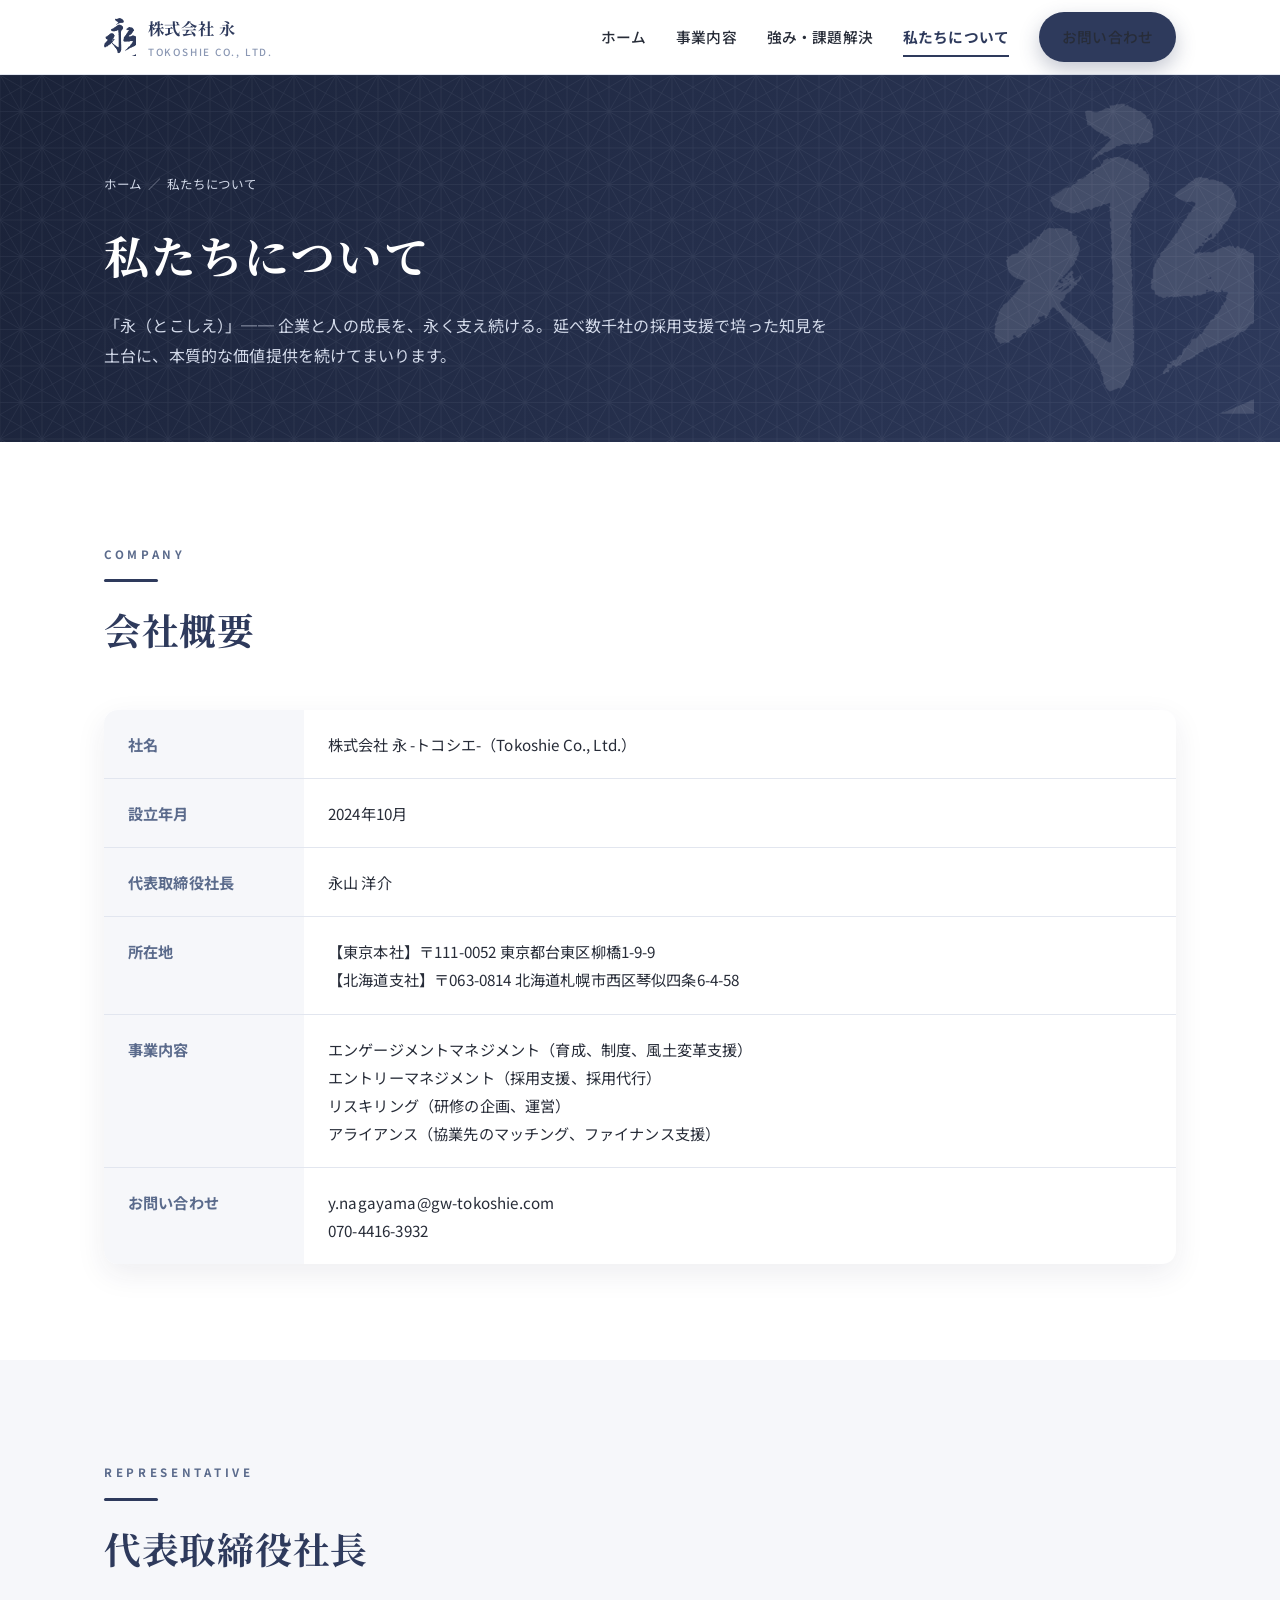
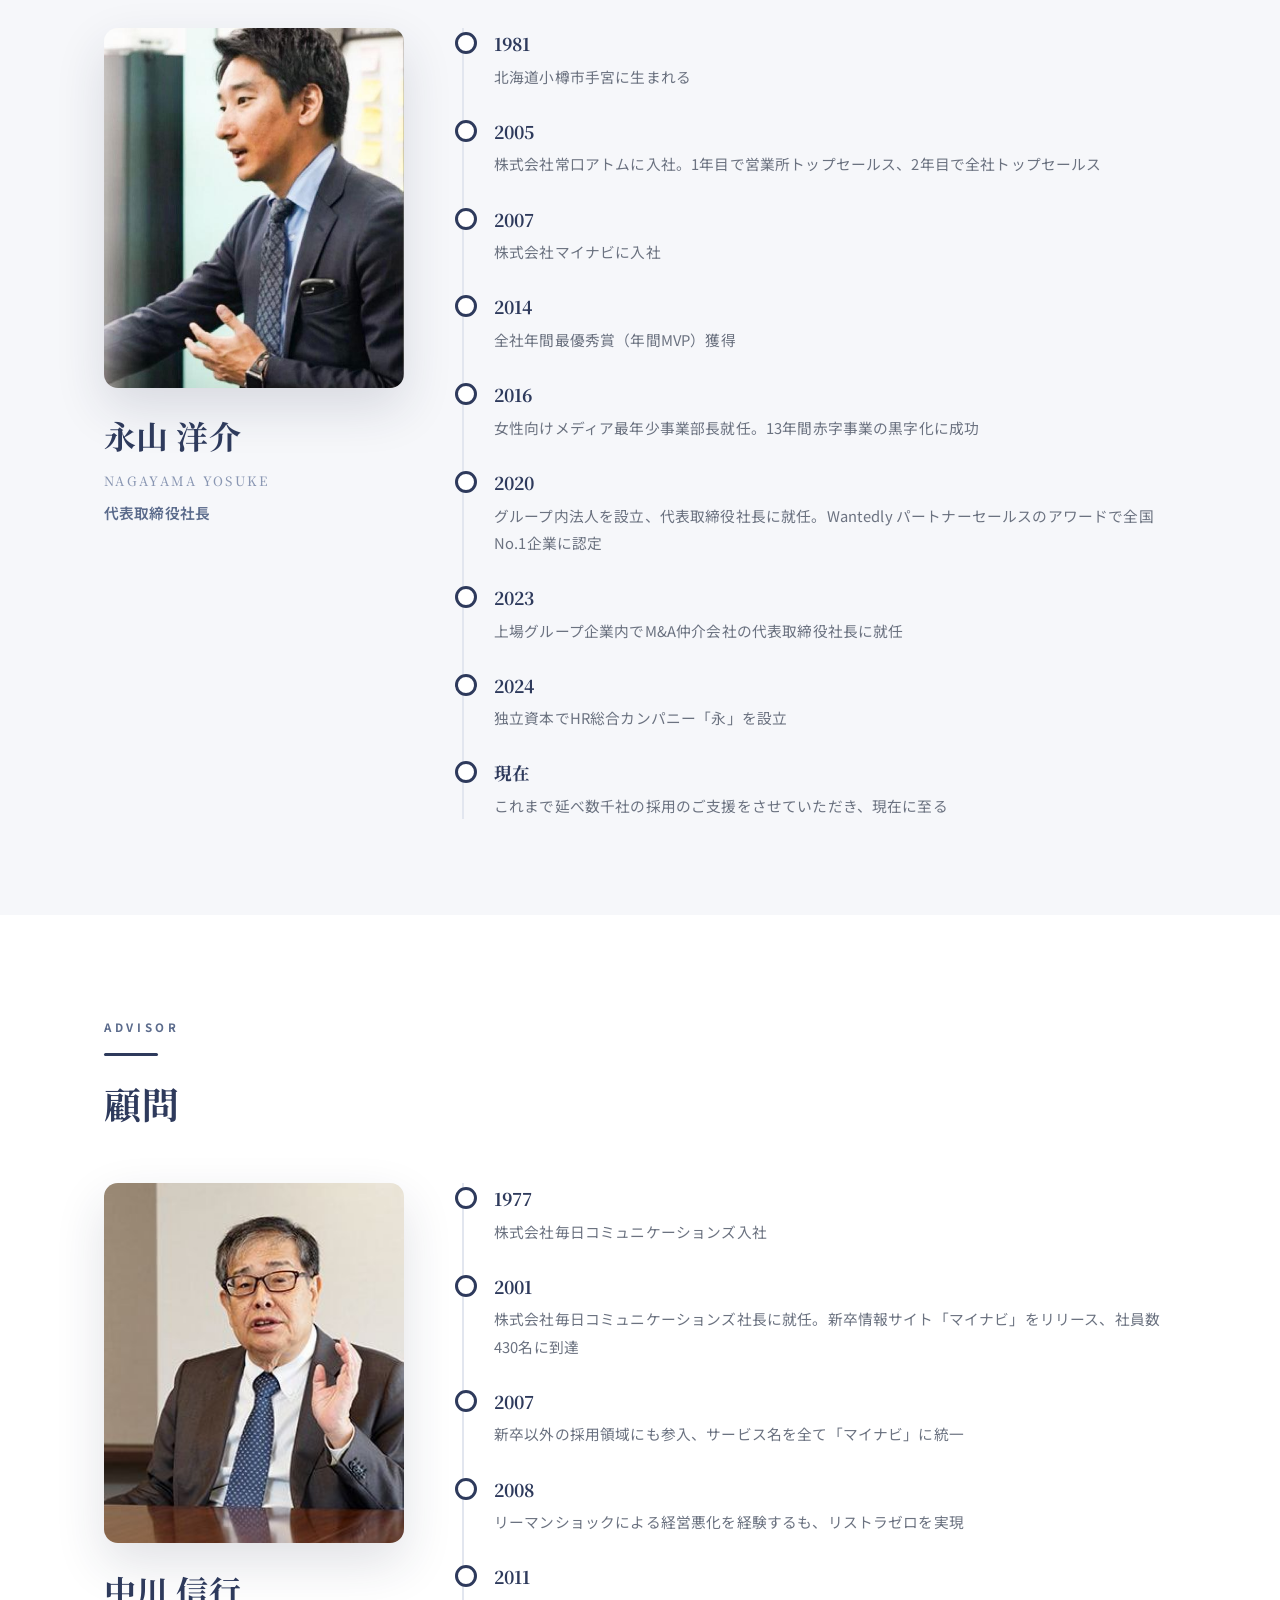
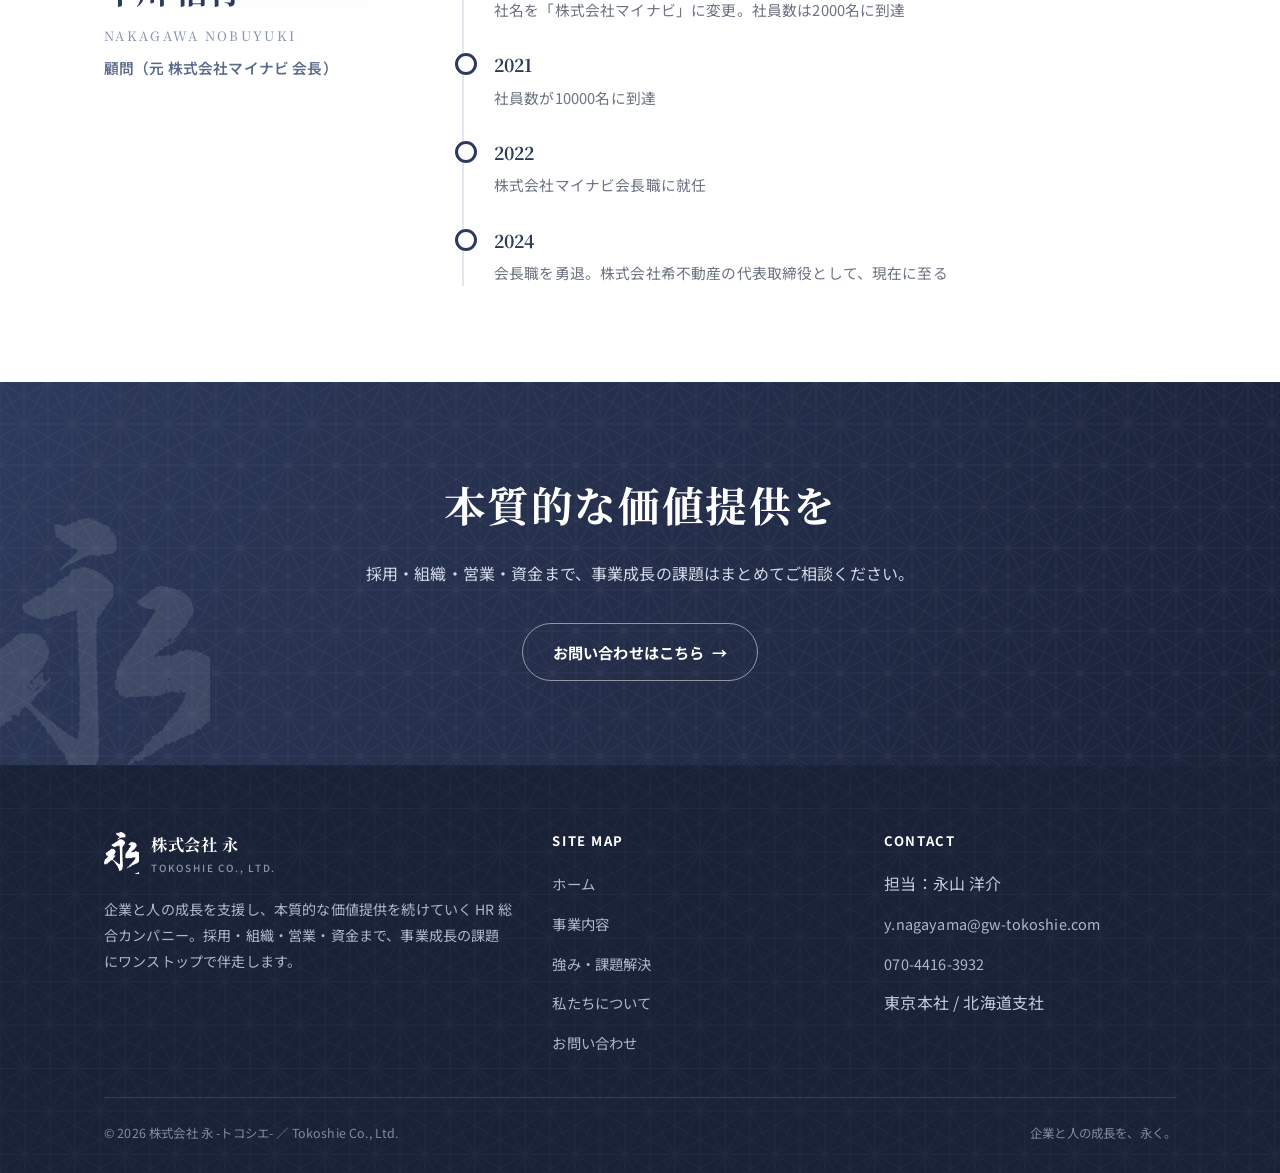
==== about.html @ 10ec4fbf "Add files via upload" ====
<!DOCTYPE html>
<html lang="ja">
<head>
<meta charset="UTF-8">
<meta name="viewport" content="width=device-width, initial-scale=1">
<title>私たちについて ｜ 株式会社 永 -トコシエ-</title>
<meta name="description" content="株式会社 永 -トコシエ- の会社概要、代表取締役社長 永山洋介、顧問 中川信行のご紹介。延べ数千社の採用支援の知見を土台に、企業と人の成長を支援します。">
<link rel="icon" href="images/favicon.png" type="image/png">
<link rel="preconnect" href="https://fonts.googleapis.com">
<link rel="preconnect" href="https://fonts.gstatic.com" crossorigin>
<link href="https://fonts.googleapis.com/css2?family=Noto+Sans+JP:wght@400;500;700&family=Noto+Serif+JP:wght@600;700&display=swap" rel="stylesheet">
<link rel="stylesheet" href="css/style.css">
</head>
<body>

<header class="site-header">
  <div class="wrap">
    <a class="brand" href="index.html">
      <img src="images/mark-navy.png" alt="永 トコシエ ロゴ">
      <span class="brand-name">株式会社 永 <small>TOKOSHIE CO., LTD.</small></span>
    </a>
    <nav class="nav" id="nav">
      <a href="index.html">ホーム</a>
      <a href="services.html">事業内容</a>
      <a href="strengths.html">強み・課題解決</a>
      <a href="about.html" aria-current="page">私たちについて</a>
      <a class="btn btn--primary" href="contact.html">お問い合わせ</a>
    </nav>
    <button class="nav-toggle" aria-label="メニューを開く" aria-controls="nav" aria-expanded="false">
      <span></span><span></span><span></span>
    </button>
  </div>
</header>

<section class="page-hero">
  <img class="page-hero__mark" src="images/mark-navy.png" alt="">
  <div class="wrap">
    <p class="crumbs"><a href="index.html">ホーム</a><span>／</span>私たちについて</p>
    <h1>私たちについて</h1>
    <p>「永（とこしえ）」── 企業と人の成長を、永く支え続ける。延べ数千社の採用支援で培った知見を土台に、本質的な価値提供を続けてまいります。</p>
  </div>
</section>

<!-- COMPANY INFO -->
<section class="section">
  <div class="wrap">
    <div class="section-head reveal">
      <p class="eyebrow">COMPANY</p>
      <div class="rule"></div>
      <h2 class="section-title">会社概要</h2>
    </div>
    <table class="info-table reveal">
      <tr><th>社名</th><td>株式会社 永 -トコシエ-（Tokoshie Co., Ltd.）</td></tr>
      <tr><th>設立年月</th><td>2024年10月</td></tr>
      <tr><th>代表取締役社長</th><td>永山 洋介</td></tr>
      <tr><th>所在地</th><td>
        【東京本社】〒111-0052 東京都台東区柳橋1-9-9<br>
        【北海道支社】〒063-0814 北海道札幌市西区琴似四条6-4-58
      </td></tr>
      <tr><th>事業内容</th><td>
        エンゲージメントマネジメント（育成、制度、風土変革支援）<br>
        エントリーマネジメント（採用支援、採用代行）<br>
        リスキリング（研修の企画、運営）<br>
        アライアンス（協業先のマッチング、ファイナンス支援）
      </td></tr>
      <tr><th>お問い合わせ</th><td>
        <a href="mailto:y.nagayama@gw-tokoshie.com">y.nagayama@gw-tokoshie.com</a><br>
        <a href="tel:07044163932">070-4416-3932</a>
      </td></tr>
    </table>
  </div>
</section>

<!-- REPRESENTATIVE -->
<section class="section section--bg">
  <div class="wrap">
    <div class="section-head reveal">
      <p class="eyebrow">REPRESENTATIVE</p>
      <div class="rule"></div>
      <h2 class="section-title">代表取締役社長</h2>
    </div>
    <div class="profile reveal">
      <div>
        <div class="profile__photo"><img src="images/nagayama.jpg" alt="代表取締役社長 永山 洋介"></div>
        <p class="profile__name">永山 洋介<small>NAGAYAMA YOSUKE</small></p>
        <p class="profile__role">代表取締役社長</p>
      </div>
      <ul class="timeline">
        <li><div class="yr">1981</div><div class="ev">北海道小樽市手宮に生まれる</div></li>
        <li><div class="yr">2005</div><div class="ev">株式会社常口アトムに入社。1年目で営業所トップセールス、2年目で全社トップセールス</div></li>
        <li><div class="yr">2007</div><div class="ev">株式会社マイナビに入社</div></li>
        <li><div class="yr">2014</div><div class="ev">全社年間最優秀賞（年間MVP）獲得</div></li>
        <li><div class="yr">2016</div><div class="ev">女性向けメディア最年少事業部長就任。13年間赤字事業の黒字化に成功</div></li>
        <li><div class="yr">2020</div><div class="ev">グループ内法人を設立、代表取締役社長に就任。Wantedly パートナーセールスのアワードで全国No.1企業に認定</div></li>
        <li><div class="yr">2023</div><div class="ev">上場グループ企業内でM&A仲介会社の代表取締役社長に就任</div></li>
        <li><div class="yr">2024</div><div class="ev">独立資本でHR総合カンパニー「永」を設立</div></li>
        <li><div class="yr">現在</div><div class="ev">これまで延べ数千社の採用のご支援をさせていただき、現在に至る</div></li>
      </ul>
    </div>
  </div>
</section>

<!-- ADVISOR -->
<section class="section">
  <div class="wrap">
    <div class="section-head reveal">
      <p class="eyebrow">ADVISOR</p>
      <div class="rule"></div>
      <h2 class="section-title">顧問</h2>
    </div>
    <div class="profile reveal">
      <div>
        <div class="profile__photo"><img src="images/nakagawa.jpg" alt="顧問 中川 信行"></div>
        <p class="profile__name">中川 信行<small>NAKAGAWA NOBUYUKI</small></p>
        <p class="profile__role">顧問（元 株式会社マイナビ 会長）</p>
      </div>
      <ul class="timeline">
        <li><div class="yr">1977</div><div class="ev">株式会社毎日コミュニケーションズ入社</div></li>
        <li><div class="yr">2001</div><div class="ev">株式会社毎日コミュニケーションズ社長に就任。新卒情報サイト「マイナビ」をリリース、社員数430名に到達</div></li>
        <li><div class="yr">2007</div><div class="ev">新卒以外の採用領域にも参入、サービス名を全て「マイナビ」に統一</div></li>
        <li><div class="yr">2008</div><div class="ev">リーマンショックによる経営悪化を経験するも、リストラゼロを実現</div></li>
        <li><div class="yr">2011</div><div class="ev">社名を「株式会社マイナビ」に変更。社員数は2000名に到達</div></li>
        <li><div class="yr">2021</div><div class="ev">社員数が10000名に到達</div></li>
        <li><div class="yr">2022</div><div class="ev">株式会社マイナビ会長職に就任</div></li>
        <li><div class="yr">2024</div><div class="ev">会長職を勇退。株式会社希不動産の代表取締役として、現在に至る</div></li>
      </ul>
    </div>
  </div>
</section>

<section class="cta-band">
  <img class="cta-band__mark" src="images/mark-navy.png" alt="">
  <h2>本質的な価値提供を</h2>
  <p>採用・組織・営業・資金まで、事業成長の課題はまとめてご相談ください。</p>
  <a class="btn btn--ghost" href="contact.html">お問い合わせはこちら <span class="arr">→</span></a>
</section>

<footer class="site-footer">
  <div class="wrap">
    <div class="footer-grid">
      <div>
        <a class="brand" href="index.html">
          <img src="images/mark-navy.png" alt="永 トコシエ">
          <span class="brand-name">株式会社 永 <small>TOKOSHIE CO., LTD.</small></span>
        </a>
        <p class="footer-about">企業と人の成長を支援し、本質的な価値提供を続けていく HR 総合カンパニー。採用・組織・営業・資金まで、事業成長の課題にワンストップで伴走します。</p>
      </div>
      <div class="footer-col">
        <h4>SITE MAP</h4>
        <ul>
          <li><a href="index.html">ホーム</a></li>
          <li><a href="services.html">事業内容</a></li>
          <li><a href="strengths.html">強み・課題解決</a></li>
          <li><a href="about.html">私たちについて</a></li>
          <li><a href="contact.html">お問い合わせ</a></li>
        </ul>
      </div>
      <div class="footer-col">
        <h4>CONTACT</h4>
        <ul>
          <li>担当：永山 洋介</li>
          <li><a href="mailto:y.nagayama@gw-tokoshie.com">y.nagayama@gw-tokoshie.com</a></li>
          <li><a href="tel:07044163932">070-4416-3932</a></li>
          <li>東京本社 / 北海道支社</li>
        </ul>
      </div>
    </div>
    <div class="footer-meta">
      <span>&copy; <span id="year">2026</span> 株式会社 永 -トコシエ- ／ Tokoshie Co., Ltd.</span>
      <span>企業と人の成長を、永く。</span>
    </div>
  </div>
</footer>

<script src="js/main.js"></script>
</body>
</html>
---- css/style.css ----
@charset "UTF-8";
/* =========================================================
   株式会社 永 -トコシエ-  コーポレートサイト
   資料トーン踏襲：紺×白／麻の葉文様／毛筆「永」
   ========================================================= */

:root{
  --navy:#2e3a5c;
  --navy-d:#222c47;
  --navy-dd:#1a2238;
  --slate:#5b6b8c;
  --slate-l:#8a97b3;
  --ink:#272c38;
  --muted:#6b7280;
  --bg:#f6f7fa;
  --bg-2:#eef1f6;
  --line:#e2e6ef;
  --white:#ffffff;
  --shadow:0 10px 30px rgba(34,44,71,.08);
  --shadow-lg:0 20px 50px rgba(34,44,71,.14);
  --maxw:1120px;
  --radius:14px;
  --ease:cubic-bezier(.2,.7,.2,1);
}

*{box-sizing:border-box;margin:0;padding:0}
html{scroll-behavior:smooth}
body{
  font-family:"Noto Sans JP","Hiragino Kaku Gothic ProN",Meiryo,sans-serif;
  color:var(--ink);
  background:var(--white);
  line-height:1.85;
  font-size:16px;
  -webkit-font-smoothing:antialiased;
  letter-spacing:.01em;
}
img{max-width:100%;display:block}
a{color:inherit;text-decoration:none;transition:.25s var(--ease)}
.serif{font-family:"Noto Serif JP",serif}

/* ---------- layout helpers ---------- */
.wrap{max-width:var(--maxw);margin:0 auto;padding:0 24px}
.section{padding:96px 0}
.section--tight{padding:64px 0}
.section--bg{background:var(--bg)}
.lead{color:var(--muted);font-size:1.02rem;max-width:760px}
.center{text-align:center}

.eyebrow{
  display:inline-block;font-size:.72rem;letter-spacing:.32em;
  color:var(--slate);font-weight:700;text-transform:uppercase;margin-bottom:14px;
}
.section-title{
  font-family:"Noto Serif JP",serif;font-weight:700;
  font-size:clamp(1.6rem,3.4vw,2.3rem);line-height:1.4;color:var(--navy);
  margin-bottom:18px;letter-spacing:.02em;
}
.section-title .accent{color:var(--slate)}
.section-head{margin-bottom:54px}
.section-head.center{margin-inline:auto}
.section-head .lead{margin-top:6px}
.section-head.center .lead{margin-inline:auto}

/* divider rule under section headers like the deck */
.rule{height:3px;width:54px;background:var(--navy);border-radius:3px;margin-bottom:22px}
.center .rule{margin-inline:auto}

/* ---------- buttons ---------- */
.btn{
  display:inline-flex;align-items:center;gap:.5em;
  padding:14px 30px;border-radius:999px;font-weight:700;font-size:.95rem;
  border:1.5px solid transparent;cursor:pointer;transition:.25s var(--ease);
}
.btn--primary{background:var(--navy);color:#fff;box-shadow:0 8px 20px rgba(46,58,92,.28)}
.btn--primary:hover{background:var(--navy-d);transform:translateY(-2px);box-shadow:0 12px 26px rgba(46,58,92,.36)}
.btn--ghost{border-color:rgba(255,255,255,.5);color:#fff}
.btn--ghost:hover{background:rgba(255,255,255,.12);border-color:#fff}
.btn--outline{border-color:var(--navy);color:var(--navy)}
.btn--outline:hover{background:var(--navy);color:#fff}
.btn .arr{transition:transform .25s var(--ease)}
.btn:hover .arr{transform:translateX(3px)}

/* =========================================================
   Header
   ========================================================= */
.site-header{
  position:sticky;top:0;z-index:60;background:rgba(255,255,255,.92);
  backdrop-filter:saturate(160%) blur(10px);
  border-bottom:1px solid var(--line);
}
.site-header .wrap{display:flex;align-items:center;justify-content:space-between;height:74px}
.brand{display:flex;align-items:center;gap:12px}
.brand img{height:38px;width:auto}
.brand .brand-name{font-family:"Noto Serif JP",serif;font-weight:700;color:var(--navy);font-size:1.02rem;letter-spacing:.04em}
.brand .brand-name small{display:block;font-size:.62rem;letter-spacing:.18em;color:var(--slate-l);font-family:"Noto Sans JP",sans-serif;font-weight:500}

.nav{display:flex;align-items:center;gap:30px}
.nav a{font-size:.92rem;font-weight:500;color:var(--ink);position:relative}
.nav a::after{content:"";position:absolute;left:0;bottom:-6px;width:0;height:2px;background:var(--navy);transition:width .25s var(--ease)}
.nav a:hover::after,.nav a:not(.btn)[aria-current="page"]::after{width:100%}
.nav a:not(.btn)[aria-current="page"]{color:var(--navy);font-weight:700}
.nav .btn{padding:10px 22px}
.nav a.btn::after{display:none}
.nav a.btn[aria-current="page"]{color:#fff}

.nav-toggle{display:none;background:none;border:0;width:44px;height:44px;cursor:pointer;flex-direction:column;justify-content:center;gap:6px}
.nav-toggle span{display:block;height:2px;width:26px;background:var(--navy);transition:.3s var(--ease);margin-left:auto}

/* =========================================================
   Hero
   ========================================================= */
.hero{
  position:relative;overflow:hidden;color:#fff;
  background:linear-gradient(135deg,var(--navy-dd) 0%,var(--navy) 55%,var(--slate) 130%);
}
.hero::before{ /* asanoha overlay */
  content:"";position:absolute;inset:0;
  background:url("../images/asanoha.svg");background-size:46px;
  opacity:.10;mix-blend-mode:screen;
}
.hero__mark{
  position:absolute;right:-40px;bottom:-60px;width:min(46vw,520px);
  opacity:.10;filter:brightness(0) invert(1);pointer-events:none;
}
.hero .wrap{position:relative;z-index:2;padding-top:118px;padding-bottom:118px}
.hero__eyebrow{color:var(--slate-l);letter-spacing:.32em;font-size:.74rem;font-weight:700;margin-bottom:22px}
.hero__title{
  font-family:"Noto Serif JP",serif;font-weight:700;
  font-size:clamp(2rem,5.4vw,3.5rem);line-height:1.5;letter-spacing:.03em;
  max-width:18em;
}
.hero__title em{font-style:normal;color:#cdd6ea}
.hero__sub{margin-top:26px;font-size:1.05rem;color:#d7dded;max-width:40em}
.hero__cta{margin-top:42px;display:flex;gap:16px;flex-wrap:wrap}

/* diagonal navy band motif (deck corners) */
.band-top{height:0}
.diagonal{position:relative}
.diagonal::after{
  content:"";position:absolute;right:0;bottom:0;width:42%;height:46%;
  background:var(--navy);clip-path:polygon(100% 0,100% 100%,0 100%);
  opacity:.06;pointer-events:none;
}

/* =========================================================
   Stats / highlights
   ========================================================= */
.stats{display:grid;grid-template-columns:repeat(4,1fr);gap:1px;background:var(--line);border-radius:var(--radius);overflow:hidden;box-shadow:var(--shadow)}
.stat{background:#fff;padding:38px 22px;text-align:center}
.stat__num{font-family:"Noto Serif JP",serif;font-weight:700;color:var(--navy);font-size:clamp(2rem,4vw,2.8rem);line-height:1}
.stat__num span{font-size:.5em;margin-left:.1em}
.stat__label{margin-top:12px;font-size:.86rem;color:var(--muted)}

/* =========================================================
   Service cards
   ========================================================= */
.svc-grid{display:grid;grid-template-columns:repeat(3,1fr);gap:24px}
.svc-card{
  background:#fff;border:1px solid var(--line);border-radius:var(--radius);
  padding:34px 30px;position:relative;overflow:hidden;transition:.3s var(--ease);
  display:flex;flex-direction:column;
}
.svc-card::before{content:"";position:absolute;left:0;top:0;height:4px;width:100%;background:linear-gradient(90deg,var(--navy),var(--slate));transform:scaleX(0);transform-origin:left;transition:transform .35s var(--ease)}
.svc-card:hover{transform:translateY(-6px);box-shadow:var(--shadow-lg);border-color:transparent}
.svc-card:hover::before{transform:scaleX(1)}
.svc-card .num{font-family:"Noto Serif JP",serif;font-size:.9rem;font-weight:700;color:var(--slate-l);letter-spacing:.1em}
.svc-card .en{font-size:.7rem;letter-spacing:.24em;color:var(--slate-l);text-transform:uppercase;margin-top:4px}
.svc-card h3{font-size:1.28rem;color:var(--navy);margin:10px 0 12px;font-weight:700}
.svc-card p{color:var(--muted);font-size:.94rem;flex:1}
.svc-card .more{margin-top:18px;font-weight:700;color:var(--navy);font-size:.9rem;display:inline-flex;gap:.4em;align-items:center}

/* =========================================================
   Generic content cards / lists
   ========================================================= */
.cards{display:grid;gap:22px}
.cols-2{grid-template-columns:repeat(2,1fr)}
.cols-3{grid-template-columns:repeat(3,1fr)}
.card{background:#fff;border:1px solid var(--line);border-radius:var(--radius);padding:30px;box-shadow:var(--shadow)}
.card h3{color:var(--navy);font-size:1.12rem;margin-bottom:14px;font-weight:700}
.card.tinted{background:var(--bg);box-shadow:none}

.tag-list{display:flex;flex-wrap:wrap;gap:8px;margin-top:6px}
.tag{background:var(--bg-2);color:var(--slate);font-size:.8rem;font-weight:600;padding:6px 14px;border-radius:999px}

.ck{list-style:none;display:grid;gap:10px}
.ck li{position:relative;padding-left:30px;color:var(--ink);font-size:.95rem}
.ck li::before{content:"";position:absolute;left:0;top:.45em;width:16px;height:16px;border-radius:50%;background:var(--navy);
  -webkit-mask:url("data:image/svg+xml,%3Csvg xmlns='http://www.w3.org/2000/svg' viewBox='0 0 24 24'%3E%3Cpath fill='white' d='M9 16.2 4.8 12l-1.4 1.4L9 19 21 7l-1.4-1.4z'/%3E%3C/svg%3E") center/contain no-repeat;
          mask:url("data:image/svg+xml,%3Csvg xmlns='http://www.w3.org/2000/svg' viewBox='0 0 24 24'%3E%3Cpath fill='white' d='M9 16.2 4.8 12l-1.4 1.4L9 19 21 7l-1.4-1.4z'/%3E%3C/svg%3E") center/contain no-repeat;}

/* =========================================================
   Before / After (case studies)
   ========================================================= */
.case{background:var(--bg);border-radius:var(--radius);padding:40px;border:1px solid var(--line)}
.case__kpi{font-family:"Noto Serif JP",serif;font-weight:700;color:var(--navy);font-size:clamp(1.4rem,3vw,2rem);margin-bottom:10px;line-height:1.4}
.case__kpi b{color:var(--slate)}
.case__desc{color:var(--muted);font-size:.95rem;margin-bottom:30px}
.ba{display:grid;grid-template-columns:1fr auto 1fr;gap:20px;align-items:stretch}
.ba__col{border-radius:12px;padding:26px}
.ba__before{background:#eef0f5;border:1px solid var(--line)}
.ba__after{background:var(--navy);color:#eaeefa}
.ba__col h4{text-align:center;font-size:.95rem;margin-bottom:16px;padding-bottom:12px;border-bottom:1px solid rgba(255,255,255,.18)}
.ba__before h4{color:var(--slate);border-color:var(--line)}
.ba__after h4{color:#fff}
.ba__col ul{list-style:none;display:grid;gap:9px}
.ba__col li{font-size:.86rem;padding-left:18px;position:relative;line-height:1.6}
.ba__before li::before{content:"•";position:absolute;left:2px;color:var(--slate-l)}
.ba__after li::before{content:"•";position:absolute;left:2px;color:var(--slate-l)}
.ba__arrow{display:flex;align-items:center;justify-content:center;color:var(--slate);font-size:1.6rem}

/* =========================================================
   Page hero (sub pages)
   ========================================================= */
.page-hero{position:relative;overflow:hidden;background:linear-gradient(120deg,var(--navy-dd),var(--navy));color:#fff;padding:84px 0 72px}
.page-hero::before{content:"";position:absolute;inset:0;background:url("../images/asanoha.svg");background-size:42px;opacity:.09}
.page-hero__mark{position:absolute;right:2%;top:50%;transform:translateY(-50%);width:min(28vw,260px);opacity:.12;filter:brightness(0) invert(1)}
.page-hero .wrap{position:relative;z-index:2}
.page-hero h1{font-family:"Noto Serif JP",serif;font-size:clamp(1.9rem,4.6vw,2.8rem);font-weight:700;letter-spacing:.04em}
.page-hero p{margin-top:14px;color:#d3daea;max-width:46em}
.crumbs{font-size:.78rem;color:var(--slate-l);margin-bottom:18px;letter-spacing:.06em}
.crumbs a:hover{color:#fff}
.crumbs span{margin:0 .5em;opacity:.6}

/* =========================================================
   Profile (about)
   ========================================================= */
.profile{display:grid;grid-template-columns:300px 1fr;gap:50px;align-items:start}
.profile__photo{border-radius:var(--radius);overflow:hidden;box-shadow:var(--shadow-lg);background:var(--bg)}
.profile__photo img{width:100%;aspect-ratio:3/3.6;object-fit:cover}
.profile__name{font-family:"Noto Serif JP",serif;font-size:2rem;color:var(--navy);font-weight:700;margin-top:18px}
.profile__name small{display:block;font-size:.8rem;letter-spacing:.18em;color:var(--slate-l);font-weight:500;margin-top:4px}
.profile__role{color:var(--slate);font-weight:600;font-size:.92rem;margin-top:6px}

.timeline{list-style:none;border-left:2px solid var(--line);margin-left:8px}
.timeline li{position:relative;padding:0 0 26px 30px}
.timeline li:last-child{padding-bottom:0}
.timeline li::before{content:"";position:absolute;left:-9px;top:4px;width:16px;height:16px;border-radius:50%;background:#fff;border:3px solid var(--navy)}
.timeline .yr{font-family:"Noto Serif JP",serif;font-weight:700;color:var(--navy);font-size:1.1rem;margin-bottom:2px}
.timeline .ev{color:var(--muted);font-size:.92rem}

/* company info table */
.info-table{width:100%;border-collapse:collapse;background:#fff;border-radius:var(--radius);overflow:hidden;box-shadow:var(--shadow)}
.info-table th,.info-table td{text-align:left;padding:20px 24px;border-bottom:1px solid var(--line);font-size:.95rem;vertical-align:top}
.info-table tr:last-child th,.info-table tr:last-child td{border-bottom:0}
.info-table th{width:200px;color:var(--slate);font-weight:700;background:var(--bg)}
.info-table td{color:var(--ink)}

/* =========================================================
   Strengths hex / problems
   ========================================================= */
.problems{display:grid;grid-template-columns:repeat(3,1fr);gap:24px}
.problem{position:relative;aspect-ratio:1;display:flex;flex-direction:column;align-items:center;justify-content:center;text-align:center;border-radius:50%;border:1.5px dashed var(--slate-l);background:radial-gradient(circle,#fff 60%,var(--bg) 100%)}
.problem .en{font-size:.7rem;letter-spacing:.14em;color:var(--slate-l);text-transform:lowercase}
.problem .jp{font-family:"Noto Serif JP",serif;font-weight:700;color:var(--navy);font-size:1.3rem;margin-top:6px}

.solve-row{display:grid;grid-template-columns:repeat(auto-fit,minmax(200px,1fr));gap:20px}
.solve{background:#fff;border:1px solid var(--line);border-radius:var(--radius);padding:28px;box-shadow:var(--shadow);position:relative;overflow:hidden}
.solve .no{font-family:"Noto Serif JP",serif;font-size:2.4rem;font-weight:700;color:var(--bg-2);position:absolute;right:16px;top:6px;line-height:1}
.solve h3{color:var(--navy);font-size:1.05rem;margin-bottom:8px;position:relative}
.solve p{color:var(--muted);font-size:.88rem;position:relative}

/* org 7 functions ring */
.ring{display:grid;grid-template-columns:repeat(auto-fit,minmax(150px,1fr));gap:16px}
.ring .node{background:var(--bg);border:1px solid var(--line);border-radius:var(--radius);padding:22px;text-align:center}
.ring .node b{display:block;color:var(--navy);font-size:1.05rem;margin-bottom:6px;font-family:"Noto Serif JP",serif}
.ring .node span{color:var(--muted);font-size:.82rem}

/* =========================================================
   CTA band
   ========================================================= */
.cta-band{position:relative;overflow:hidden;background:linear-gradient(120deg,var(--navy),var(--navy-dd));color:#fff;text-align:center;padding:84px 24px}
.cta-band::before{content:"";position:absolute;inset:0;background:url("../images/asanoha.svg");background-size:48px;opacity:.08}
.cta-band__mark{position:absolute;left:-30px;bottom:-40px;width:240px;opacity:.1;filter:brightness(0) invert(1)}
.cta-band h2{position:relative;font-family:"Noto Serif JP",serif;font-size:clamp(1.7rem,4vw,2.6rem);font-weight:700;letter-spacing:.04em}
.cta-band p{position:relative;color:#d3daea;margin:16px auto 34px;max-width:40em}
.cta-band .btn{position:relative}

/* =========================================================
   Contact form
   ========================================================= */
.contact-grid{display:grid;grid-template-columns:1fr 1.2fr;gap:50px;align-items:start}
.contact-info .card{background:#fff;border:1px solid var(--line);box-shadow:var(--shadow)}
.contact-info dl{display:grid;gap:18px}
.contact-info dt{font-size:.74rem;letter-spacing:.14em;color:var(--navy);font-weight:700;text-transform:uppercase}
.contact-info dd{font-size:1rem;color:var(--ink);font-weight:500;margin-top:3px}
.contact-info dd a{color:var(--navy);font-weight:700}
.contact-info dd a:hover{text-decoration:underline}

.form{background:#fff;border:1px solid var(--line);border-radius:var(--radius);padding:38px;box-shadow:var(--shadow)}
.field{margin-bottom:22px}
.field label{display:block;font-weight:700;font-size:.88rem;margin-bottom:8px;color:var(--ink)}
.field label .req{color:#c0392b;font-size:.8em;margin-left:.3em}
.field input,.field textarea,.field select{
  width:100%;padding:13px 15px;border:1.5px solid #b9c1d3;border-radius:10px;
  font:inherit;color:var(--ink);background:#fff;transition:.2s var(--ease);
}
.field input::placeholder,.field textarea::placeholder{color:#8b93a4}
.field textarea{min-height:140px;resize:vertical}
.field input:focus,.field textarea:focus,.field select:focus{outline:none;border-color:var(--navy);box-shadow:0 0 0 3px rgba(46,58,92,.12)}
.field .err{color:#c0392b;font-size:.8rem;margin-top:6px;display:none}
.field.invalid input,.field.invalid textarea,.field.invalid select{border-color:#c0392b}
.field.invalid .err{display:block}
.form__note{font-size:.8rem;color:#4c5362;margin-top:8px}
.form__status{display:none;padding:16px 18px;border-radius:10px;margin-bottom:22px;font-size:.92rem}
.form__status.show{display:block}
.form__status.ok{background:#e9f3ec;color:#1f6b3a;border:1px solid #bcdcc6}
.form__status.warn{background:#fbf3e2;color:#8a6212;border:1px solid #ecd9a6}
.form__status.error{background:#fbecea;color:#a3271c;border:1px solid #eecac4}
.form button[type=submit]{width:100%;justify-content:center}
.privacy{display:flex;gap:10px;align-items:flex-start;font-size:.85rem;color:#3f4654}
.privacy input{width:auto;margin-top:.3em}

/* =========================================================
   Footer
   ========================================================= */
.site-footer{background:var(--navy-dd);color:#c3cbdc;padding:64px 0 28px;position:relative;overflow:hidden}
.site-footer::before{content:"";position:absolute;inset:0;background:url("../images/asanoha.svg");background-size:50px;opacity:.05}
.footer-grid{position:relative;display:grid;grid-template-columns:1.4fr 1fr 1fr;gap:40px;padding-bottom:40px;border-bottom:1px solid rgba(255,255,255,.12)}
.site-footer .brand img{height:42px;filter:brightness(0) invert(1)}
.site-footer .brand-name{color:#fff}
.site-footer .brand-name small{color:var(--slate-l)}
.footer-about{margin-top:18px;font-size:.88rem;color:#aeb7cd;max-width:30em}
.footer-col h4{color:#fff;font-size:.82rem;letter-spacing:.12em;margin-bottom:16px}
.footer-col ul{list-style:none;display:grid;gap:10px}
.footer-col a{font-size:.9rem;color:#aeb7cd}
.footer-col a:hover{color:#fff}
.footer-meta{position:relative;padding-top:24px;display:flex;justify-content:space-between;flex-wrap:wrap;gap:10px;font-size:.78rem;color:#8089a3}

/* =========================================================
   Reveal animation
   ========================================================= */
.reveal{opacity:0;transform:translateY(24px);transition:opacity .7s var(--ease),transform .7s var(--ease)}
.reveal.in{opacity:1;transform:none}

/* =========================================================
   Responsive
   ========================================================= */
@media(max-width:900px){
  .svc-grid,.cols-3,.problems,.ring{grid-template-columns:repeat(2,1fr)}
  .profile{grid-template-columns:1fr;gap:30px}
  .profile__photo{max-width:280px}
  .contact-grid{grid-template-columns:1fr;gap:34px}
  .footer-grid{grid-template-columns:1fr 1fr}
}
@media(max-width:720px){
  .nav{
    position:fixed;inset:74px 0 auto 0;background:#fff;flex-direction:column;
    align-items:stretch;gap:0;padding:8px 0 18px;border-bottom:1px solid var(--line);
    box-shadow:var(--shadow);transform:translateY(-120%);transition:.35s var(--ease);
  }
  .nav.open{transform:none}
  .nav a{padding:14px 24px}
  .nav a::after{display:none}
  .nav .btn{margin:10px 24px 0;justify-content:center}
  .nav-toggle{display:flex}
  .nav-toggle.open span:nth-child(1){transform:translateY(8px) rotate(45deg)}
  .nav-toggle.open span:nth-child(2){opacity:0}
  .nav-toggle.open span:nth-child(3){transform:translateY(-8px) rotate(-45deg)}
  .section{padding:64px 0}
  .stats{grid-template-columns:repeat(2,1fr)}
  .svc-grid,.cols-2,.cols-3,.problems,.ring{grid-template-columns:1fr}
  .ba{grid-template-columns:1fr}
  .ba__arrow{transform:rotate(90deg)}
  .footer-grid{grid-template-columns:1fr}
}
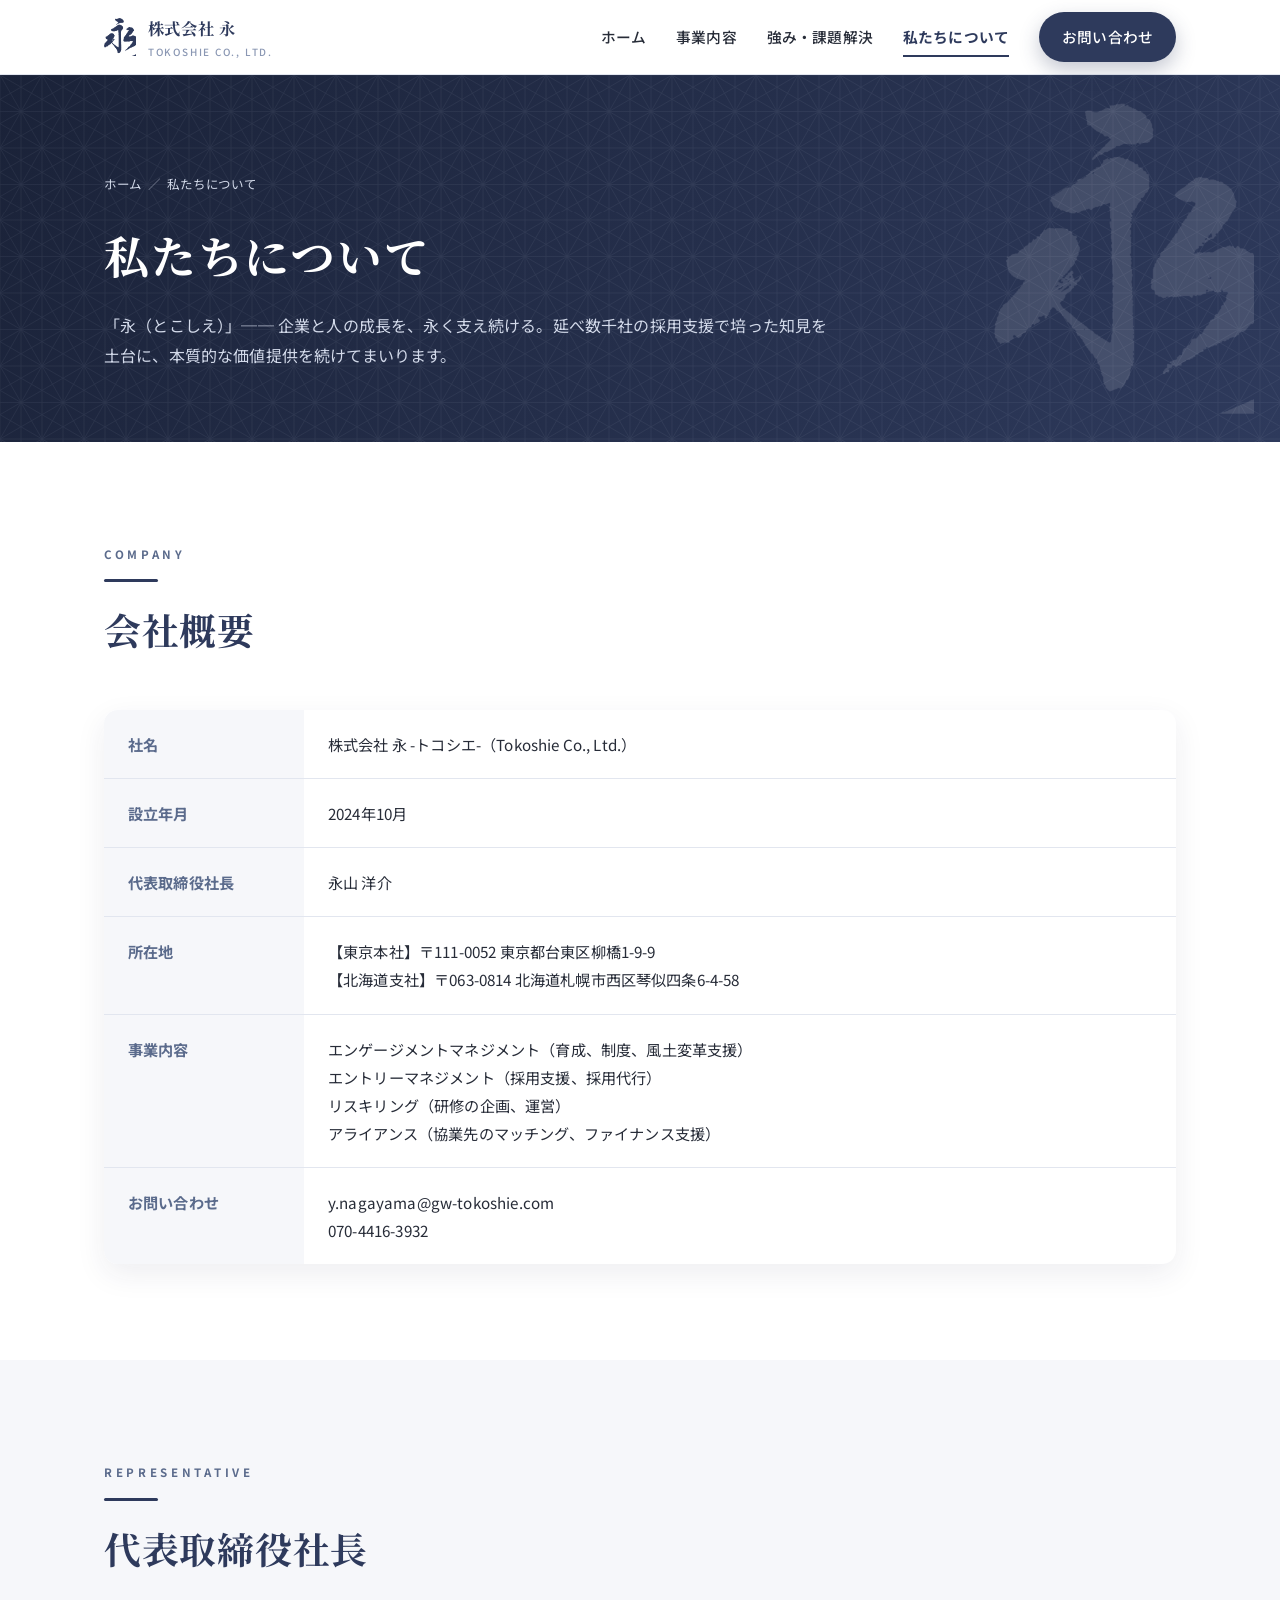
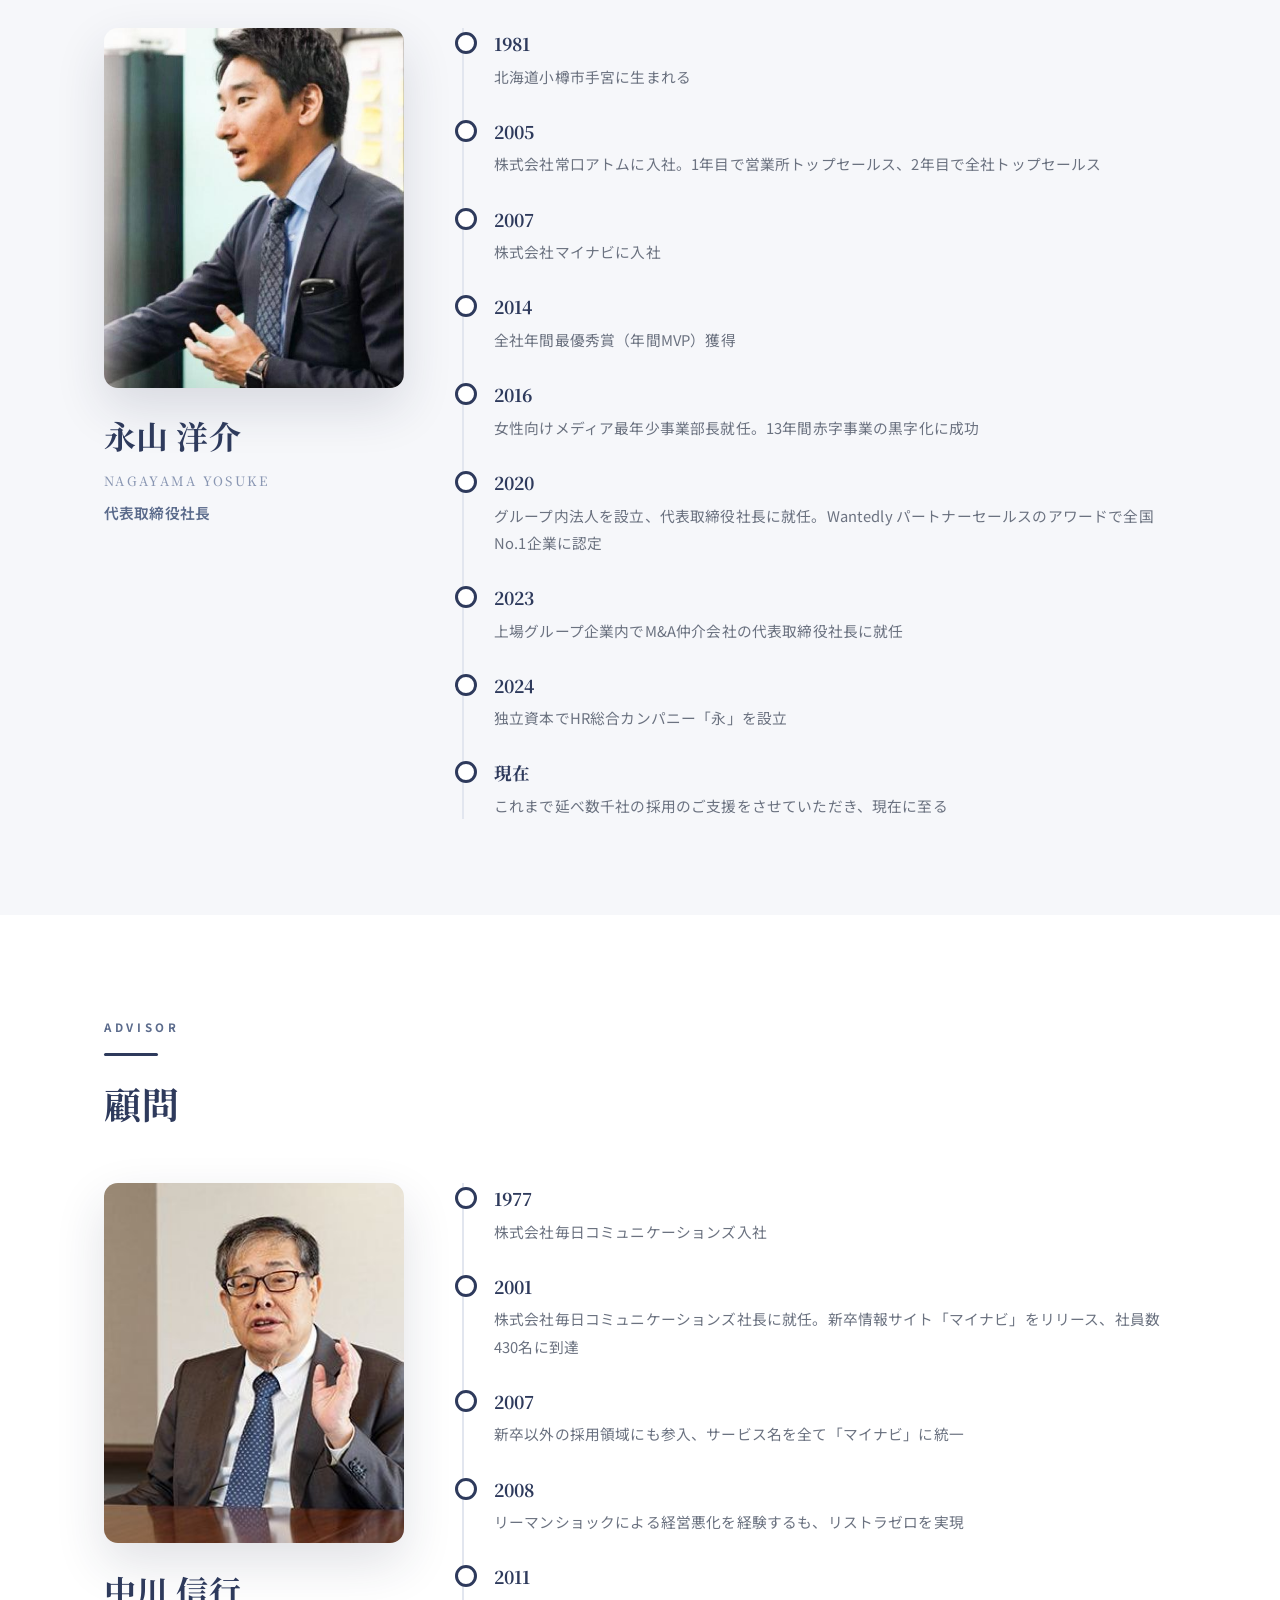
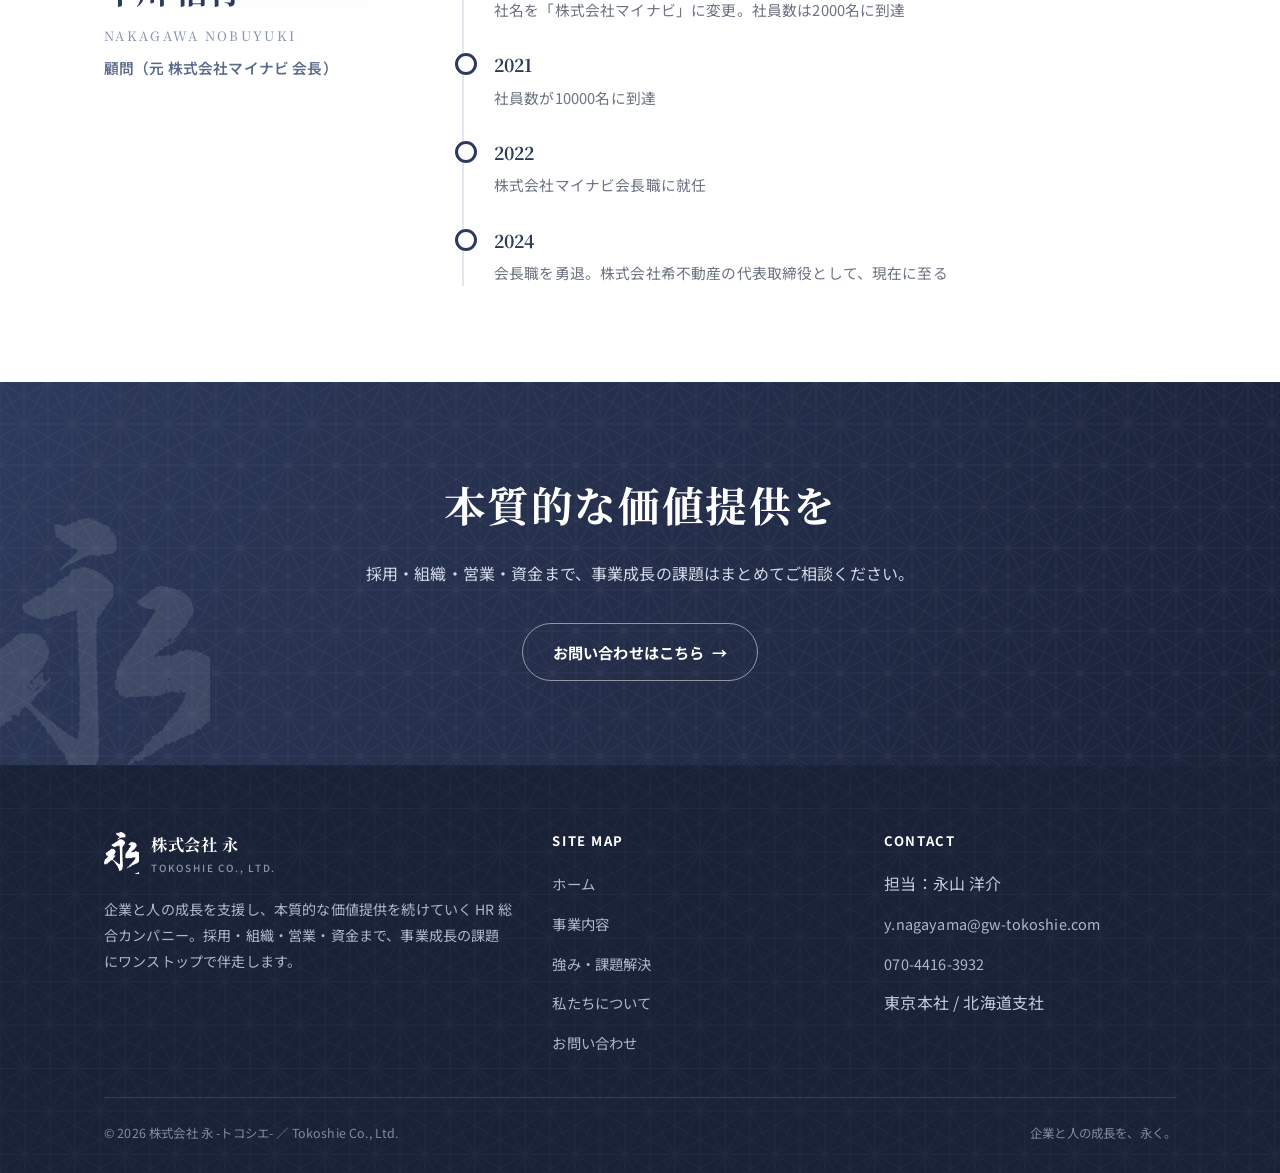
==== commit 5a50963d: "Add files via upload" ====
--- a/about.html
+++ b/about.html
@@ -9,7 +9,7 @@
 <link rel="preconnect" href="https://fonts.googleapis.com">
 <link rel="preconnect" href="https://fonts.gstatic.com" crossorigin>
 <link href="https://fonts.googleapis.com/css2?family=Noto+Sans+JP:wght@400;500;700&family=Noto+Serif+JP:wght@600;700&display=swap" rel="stylesheet">
-<link rel="stylesheet" href="css/style.css">
+<link rel="stylesheet" href="css/style.css?v=2">
 </head>
 <body>
 
--- a/css/style.css
+++ b/css/style.css
@@ -101,7 +101,10 @@
 .nav a:not(.btn)[aria-current="page"]{color:var(--navy);font-weight:700}
 .nav .btn{padding:10px 22px}
 .nav a.btn::after{display:none}
-.nav a.btn[aria-current="page"]{color:#fff}
+/* ボタンは常に白文字（.nav a の色指定より詳細度を高くして上書きを防ぐ） */
+.nav a.btn--primary,
+.nav a.btn--primary:hover,
+.nav a.btn--primary[aria-current="page"]{color:#fff}
 
 .nav-toggle{display:none;background:none;border:0;width:44px;height:44px;cursor:pointer;flex-direction:column;justify-content:center;gap:6px}
 .nav-toggle span{display:block;height:2px;width:26px;background:var(--navy);transition:.3s var(--ease);margin-left:auto}
